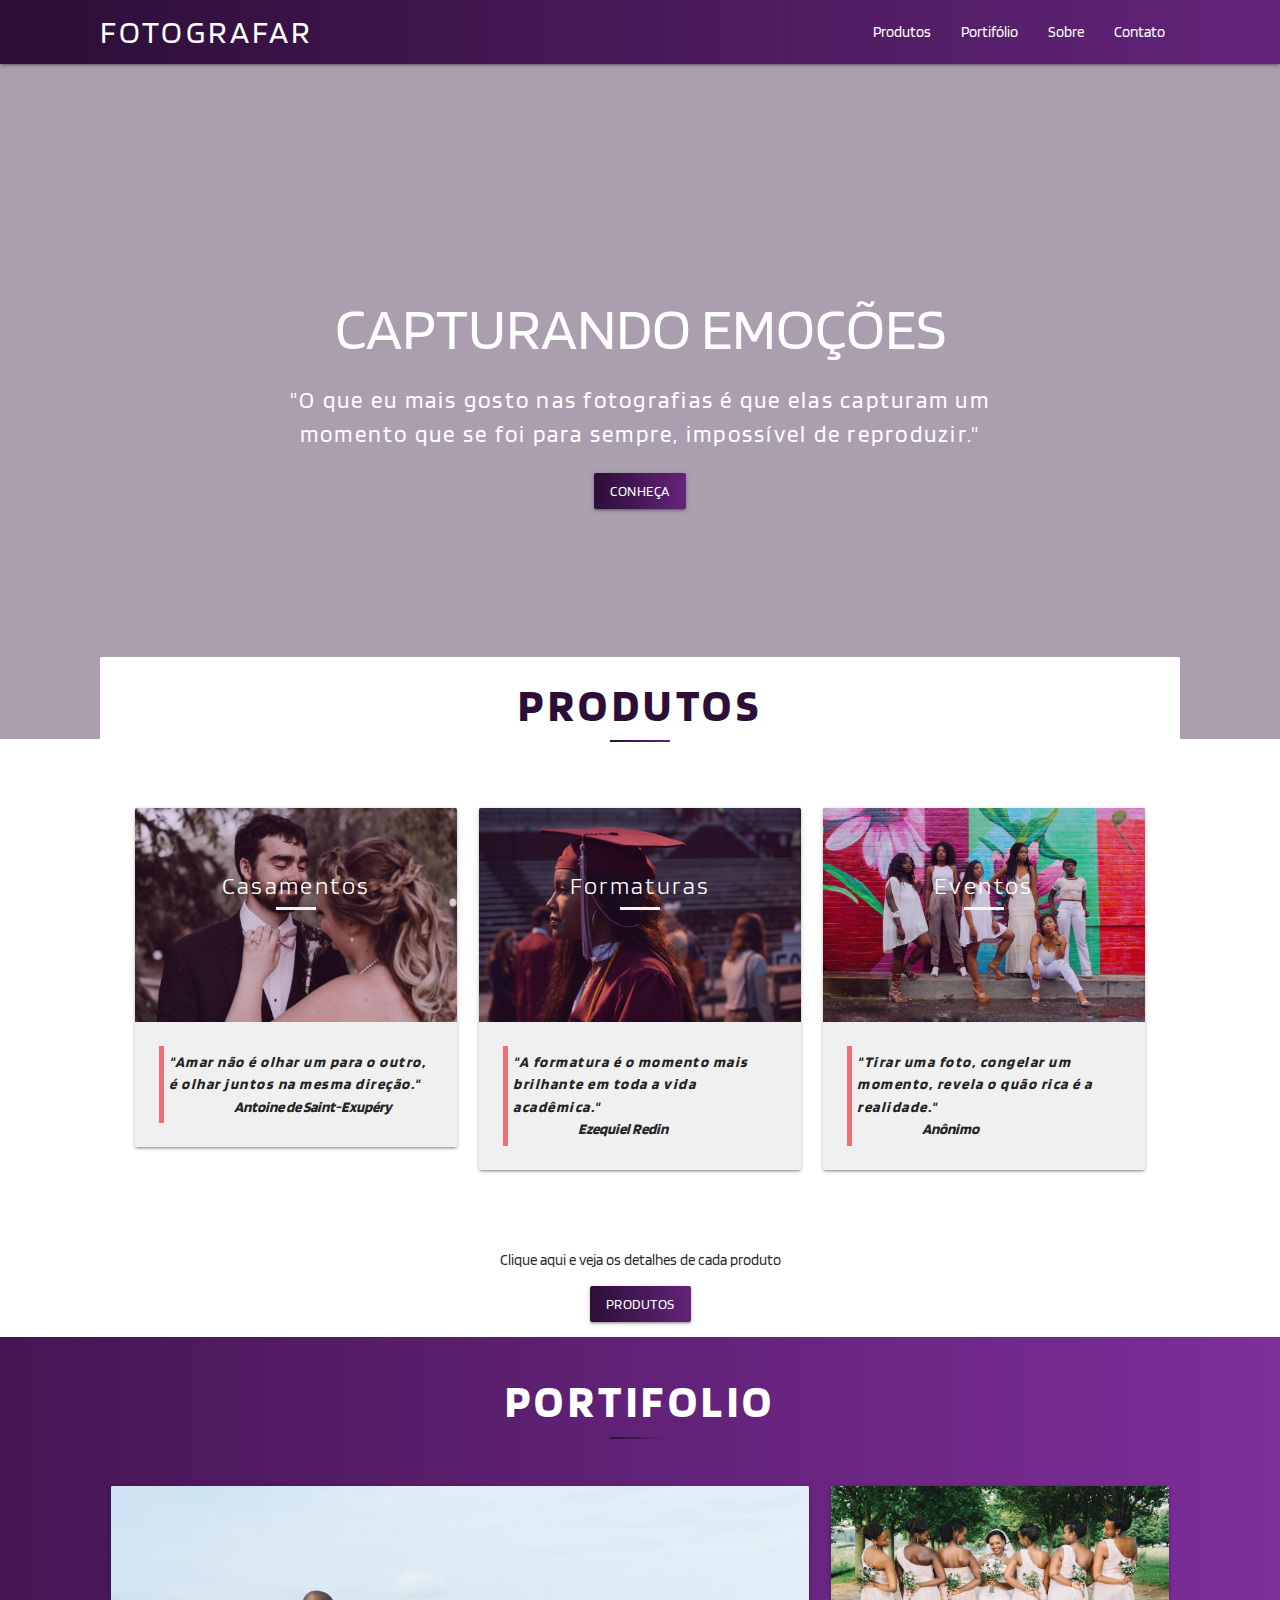
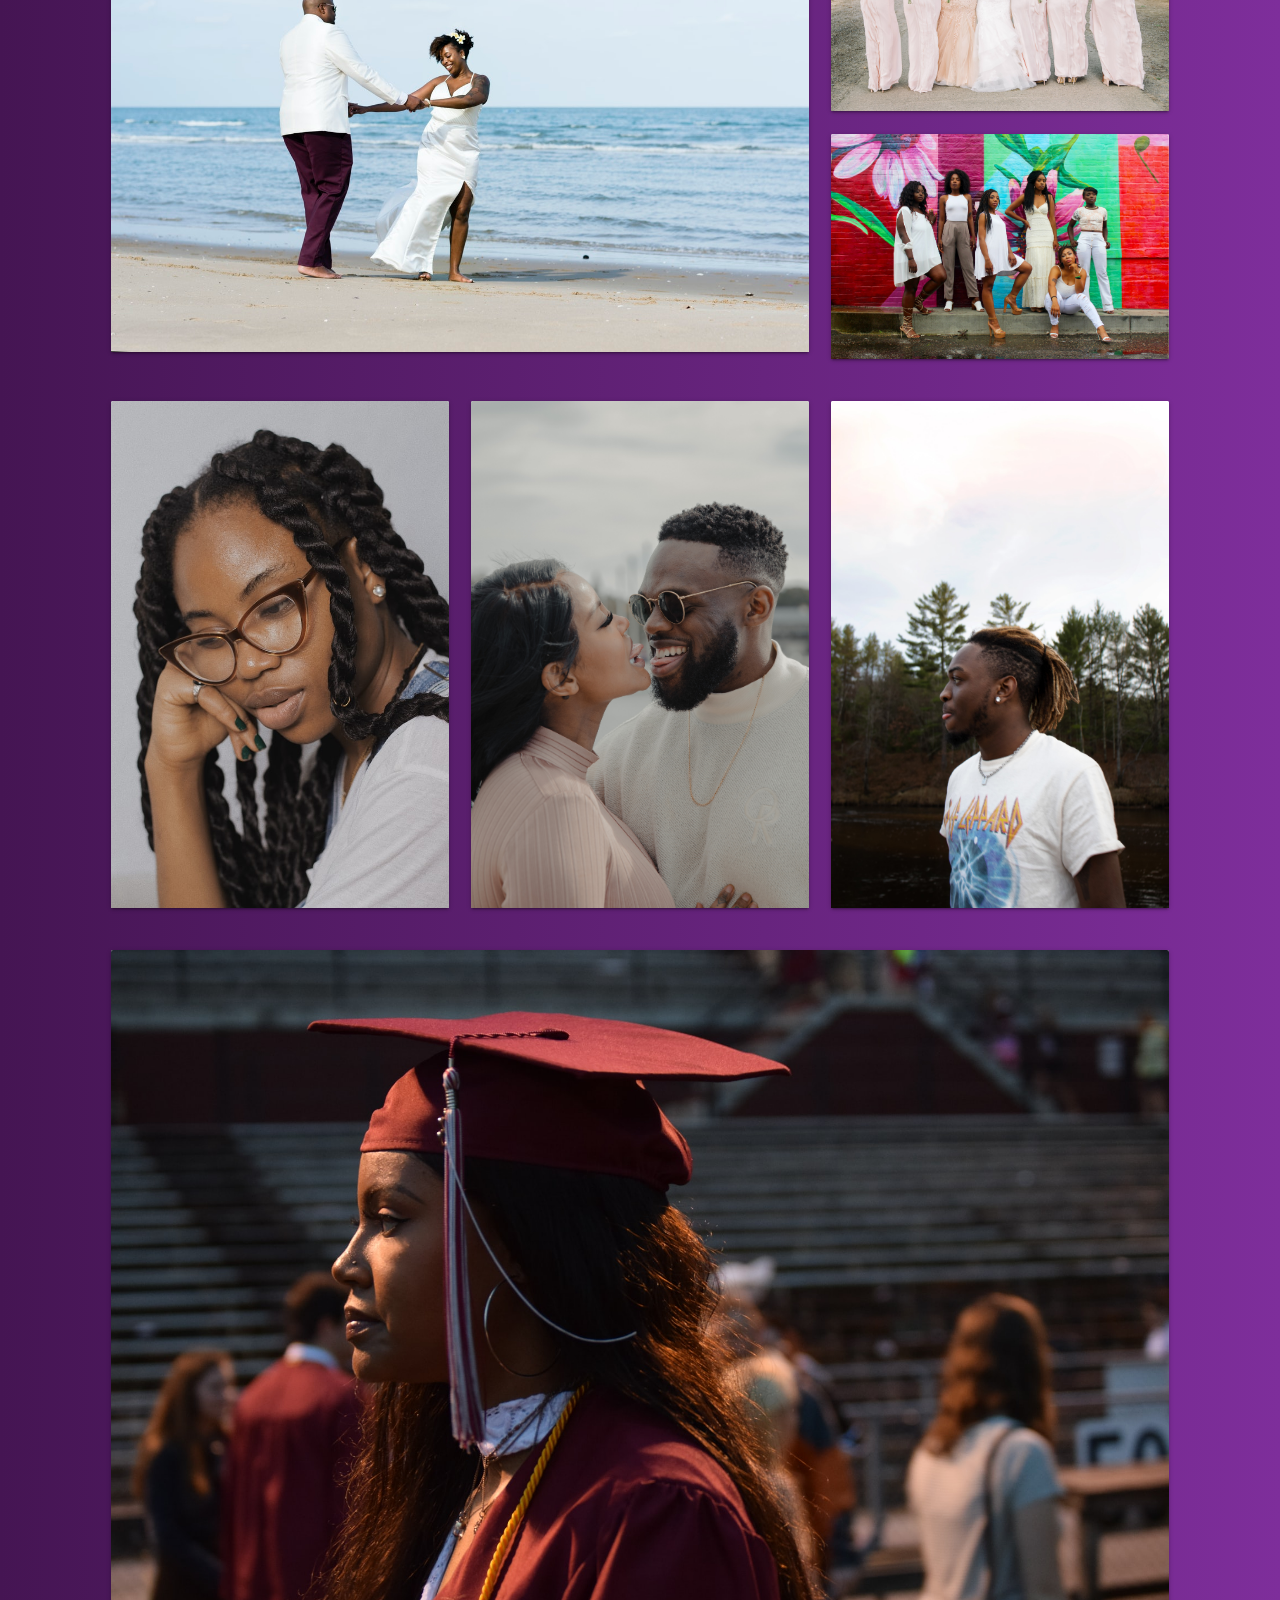
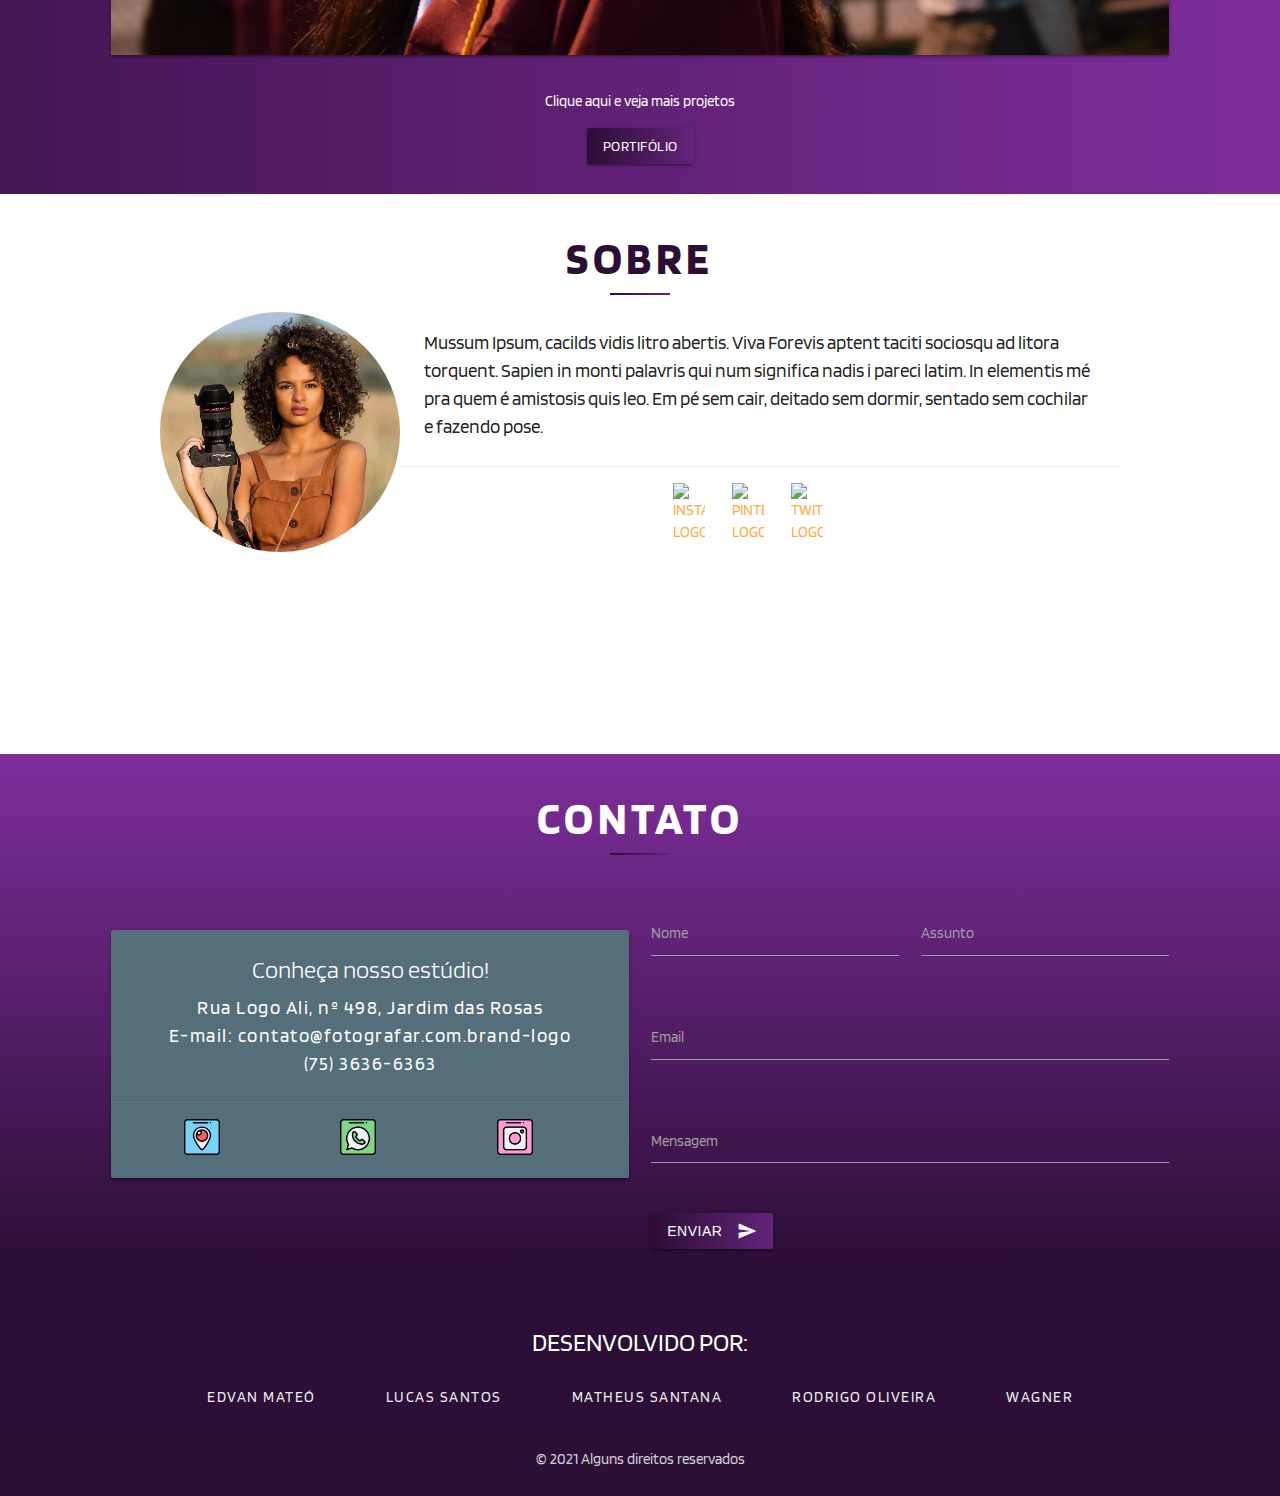
==== Projeto Materialize/index.html @ acdbd654 "Projeto Fotografar feito com Materialize" ====
<!DOCTYPE html>
<html lang="pt-br">

<head>
  <meta charset="UTF-8">
  <meta http-equiv="X-UA-Compatible" content="IE=edge">
  <meta name="viewport" content="width=device-width, initial-scale=1.0">
  <link href="https://fonts.googleapis.com/icon?family=Material+Icons" rel="stylesheet">
  <link type="text/css" rel="stylesheet" href="css/materialize.css" media="screen,projection" />
  <link type="text/css" rel="stylesheet" href="css/estilo.css" media="screen,projection" />
  <link rel="shortcut icon" href="img/camera.svg" type="image/x-icon">
  <title>Fotografar - Fotografias Digitais</title>
</head>

<body>
  <div class="estrutura">
    <header class="header">
      <nav>
        <ul id="slide-out" class="sidenav">
          <li>
            <div class="user-view">
              <div class="background">
                <img src="img/fotografa.jpeg">
              </div>
              <a href="#user"><img class="circle" src="img/fotografa.jpeg"></a>
              <a href="#name"><span class="white-text name"></span></a>
              <a href="#email"><span class="white-text email"></span></a>
            </div>
          </li>
          <li><a href="produtos.html">Produtos</a></li>
          <li>
            <div class="divider"></div>
          </li>
          <li><a href="portifolio.html">Portifólio</a></li>
          <li>
            <div class="divider"></div>
          </li>
          <li><a href="#">Sobre</a></li>
          <li>
            <div class="divider"></div>
          </li>
          <li><a href="#">Contato</a></li>
        </ul>
        <a href="#" data-target="slide-out" class="sidenav-trigger"><i class="material-icons">menu</i></a>
        <div class="nav-wrapper nav-header conteiner">
          <a href="index.html" class="brand-logo">Fotografar</a>
          <ul id="nav-mobile" class="right hide-on-med-and-down">
            <li><a href="produtos.html">Produtos</a></li>
            <li><a href="portifolio.html">Portifólio</a></li>
            <li><a href="#">Sobre</a></li>
            <li><a href="#">Contato</a></li>
          </ul>
        </div>
      </nav>
    </header>
    <main class="conteudo">
      <section class="slider">
        <div class="slider-principal">
          <div class="carregar-fundo">
          </div>
          <div class="center fundo-escuro">
            <div class="conteudo-slider">
              <h1>capturando emoções</h1>
              <p class="texto-slider">"O que eu mais gosto nas fotografias é que elas capturam um momento que se foi para sempre, impossível de reproduzir."</p>
              <a href="produtos.html" class="btn waves-effect white darken-text-2 btn-roxo">conheça</a>
            </div>
          </div>
        </div>
      </section>
      <section class="produtos conteiner" id="produto">
        <div class="card card-sem-sombra">
          <div class="card-content">
            <h2 class="header center">Produtos</h2>
          </div>
          <div class="row">
            <div class="col">
              <div class="card-content">
                <div>
                  <div class="row">
                    <div class="col s12 l4 m4 ">
                      <div class="card card-produto-1">
                        <div class="card-image">
                          <img src="img/portifolio/priscilla-du-preez-03BO2O-Licc-unsplash.jpg">
                          <span class="card-title">Casamentos</span>
                        </div>
                        <div class="card-content texto-card-produto">
                          <blockquote>
                            <p>"Amar não é olhar um para o outro, é olhar juntos na mesma direção."</p>
                            <cite>Antoine de Saint-Exupéry</cite>
                          </blockquote>
                        </div>
                      </div>
                    </div>
                    <div class="col s12 l4 m4">
                      <div class="card card-produto-1">
                        <div class="card-image">
                          <img src="img/porti-index/parker-jarnigan-aAPBe8WGVzk-unsplash.jpg">
                          <span class="card-title">Formaturas</span>
                        </div>
                        <div class="card-content texto-card-produto">
                          <blockquote>
                            <p>"A formatura é o momento mais brilhante em toda a vida acadêmica."</p>
                            <cite>Ezequiel Redin</cite>
                          </blockquote>
                        </div>
                      </div>
                    </div>
                    <div class="col s12 l4 m4">
                      <div class="card card-produto-1">
                        <div class="card-image">
                          <img src="img/porti-index/clarke-sanders-JpCOGj0uIlI-unsplash.jpg">
                          <span class="card-title">Eventos</span>
                        </div>
                        <div class="card-content texto-card-produto">
                          <blockquote>
                            <p>"Tirar uma foto, congelar um momento, revela o quão rica é a realidade."</p>
                            <cite>Anônimo</cite>
                          </blockquote>
                        </div>
                      </div>
                    </div>
                  </div>
                </div>
              </div>
            </div>
          </div>
          <div class="botao">
            <p>Clique aqui e veja os detalhes de cada produto</p>
            <a class="waves-effect waves-light btn btn-roxo" href="produtos.html">Produtos</a>
          </div>
        </div>
      </section>
      </section>
      <section class="portifolio" id="portifolio">
        <div class="conteiner-portifolio conteiner">
          <h2 class="header center h2-branco">Portifolio</h2>
          <div class="cards-portifolio">
            <div class="row">
              <div class="col s12 m8">
                <div class="card">
                  <div class="card-image">
                    <img class="materialboxed" width="650" src="img/image-from-rawpixel-id-429103-jpeg.jpg">
                  </div>
                </div>
              </div>
              <div class="col s12 m4">
                <div class="card">
                  <div class="card-image">
                    <img class="materialboxed" width="650" src="img/porti-index/guy-basabose-xo318M8bemw-unsplash.jpg">
                  </div>
                </div>
              </div>
              <div class="col s12 m4">
                <div class="card">
                  <div class="card-image">
                    <img class="materialboxed" width="650" src="img/porti-index/clarke-sanders-JpCOGj0uIlI-unsplash.jpg">
                  </div>
                </div>
              </div>
            </div>
            <div class="row">
              <div class="col s12 m4">
                <div class="card">
                  <div class="card-image">
                    <img class="materialboxed" width="650" src="img/porti-index/baptista-ime-james-1PGFkrYKhq0-unsplash.jpg">
                  </div>
                </div>
              </div>
              <div class="col s12 m4">
                <div class="card">
                  <div class="card-image">
                    <img class="materialboxed" width="650" src="img/porti-index/logan-weaver-9ghWqAbGL2o-unsplash.jpg">
                  </div>
                </div>
              </div>
              <div class="col s12 m4">
                <div class="card">
                  <div class="card-image">
                    <img class="materialboxed" width="650" src="img/porti-index/olu-famule-CFxqQ8Zqoms-unsplash.jpg">
                  </div>
                </div>
              </div>
            </div>
            <div class="row">
              <div class="col s12 m12">
                <div class="card">
                  <div class="card-image">
                    <img class="materialboxed" width="650" src="img/porti-index/parker-jarnigan-aAPBe8WGVzk-unsplash.jpg">
                  </div>
                </div>
              </div>
            </div>
            <div class="botao botao-portifolio">
              <p>Clique aqui e veja mais projetos</p>
              <a class="waves-effect waves-light btn btn-roxo" href="portifolio.html">Portifólio</a>
            </div>
          </div>
      </section>
      <section class="sobre conteiner" id="sobre">
        <div class="col s12 m12 l12">
          <h2 class="header center">Sobre</h2>
          <div class="card horizontal card-sem-sombra card-sobre">
            <div class="card-image">
              <img class="img-fotografa" src="img/fotografa.jpeg" alt="Fulana de Tal Fotografa">
            </div>
            <div class="card-stacked">
              <div class="card-content">
                <p class="left">Mussum Ipsum, cacilds vidis litro abertis. Viva Forevis aptent taciti sociosqu ad litora torquent. Sapien in monti palavris qui num significa nadis i pareci latim. In elementis mé pra quem é amistosis quis leo. Em pé sem cair, deitado sem dormir, sentado sem cochilar e fazendo pose.</p>
              </div>
              <div class="card-action center">
                <a href="#"><img class="icon-sociais" src="img/instagram.png" alt="Instagram Logo"></a>
                <a href="#"><img class="icon-sociais" src="img/pinterest.png" alt="Pinterest Logo"></a>
                <a href="#"><img class="icon-sociais" src="img/twitter.png" alt="Twitter Logo"></a>
              </div>
            </div>
          </div>
        </div>
      </section>
    </main>
    <footer class="page-footer">
      <div class="footer">
        <section class="contato" id="contato">
          <h2 class="header center h2-branco">Contato</h2>
          <div class="row conteiner-contato conteiner">
            <div class="col s12 m12 l6 dados-contato">
              <div class="row">
                <div class="col s12 l12 m12">
                  <div class="card blue-grey darken-1 linha-card-contato">
                    <div class="card-content white-text center card-contato-ende">
                      <span class="card-title">Conheça nosso estúdio!</span>
                      <p>Rua Logo Ali, nº 498, Jardim das Rosas</p>
                      <p>E-mail: contato@fotografar.com.brand-logo<br>(75) 3636-6363</p>
                    </div>
                    <div class="card-action redes-sociais-contato">
                      <a href="http://" target="_blank" rel="noopener noreferrer"><img class="icons-contato" src="img/icons/periscopio.svg" alt="Endereço Maps"></a>
                      <a href="http://" target="_blank" rel="noopener noreferrer"><img class="icons-contato" src="img/icons/whatsapp.png" alt="WhatsApp"></a>
                      <a href="http://" target="_blank" rel="noopener noreferrer"><img class="icons-contato" src="img/icons/instagram.png" alt="Instagram"></a>
                    </div>
                  </div>
                </div>
              </div>
            </div>
            <div class="col s12 m12 l6 form-contato">
              <div class="row">
                <form class="col s12">
                  <div class="row">
                    <div class="input-field col s6">
                      <input id="nome" type="text" class="validate">
                      <label for="nome">Nome</label>
                    </div>
                    <div class="input-field col s6">
                      <input id="assunto" type="text" class="validate">
                      <label for="assunto">Assunto</label>
                    </div>
                  </div>
                  <div class="row">
                    <div class="input-field col s12">
                      <input id="email" type="email" class="validate">
                      <label for="email">Email</label>
                    </div>
                  </div>
                  <div class="row">
                    <div class="input-field col s12">
                      <textarea id="mensagem" class="materialize-textarea"></textarea>
                      <label for="mensagem">Mensagem</label>
                    </div>
                  </div>
                  <button class="btn waves-effect waves-light btn-roxo" type="submit" name="action">Enviar
                    <i class="material-icons right">send</i>
                  </button>
                </form>
              </div>
            </div>
          </div>
        </section>
        <div class="container">
          <div class="column">
            <div class="col l4 offset-l2 s12 desenvolvedores">
              <h5 class="white-text">Desenvolvido por:</h5>
              <ul class="lista-dev">
                <li><a class="grey-text text-lighten-3" href="#!">Edvan Mateó</a></li>
                <li><a class="grey-text text-lighten-3" href="#!">Lucas Santos</a></li>
                <li><a class="grey-text text-lighten-3" href="#!">Matheus Santana</a></li>
                <li><a class="grey-text text-lighten-3" href="#!">Rodrigo Oliveira</a></li>
                <li><a class="grey-text text-lighten-3" href="#!">Wagner</a></li>
              </ul>
            </div>
          </div>
        </div>
        <div class="footer-copyright">
          <div class="container">
            <p>&copy; 2021 Alguns direitos reservados</p>
          </div>
        </div>
      </div>
    </footer>
  </div>
  <script src="https://ajax.googleapis.com/ajax/libs/jquery/3.2.1/jquery.min.js"></script>
  <script type="text/javascript" src="js/materialize.js"></script>
  <script>
    var instance = M.Carousel.init({
      fullWidth: true
    });
    // Or with jQuery
    $('.carousel.carousel-slider').carousel({
      fullWidth: true
    });
    // $(".tabs").tabs();
    $(document).ready(function () {
      $('.materialboxed').materialbox();
    });
    $(document).ready(function () {
      $('.sidenav').sidenav();
    });
  </script>
</body>

</html>
---- Projeto Materialize/css/estilo.css ----
@import url('https://fonts.googleapis.com/css2?family=Blinker&display=swap');
body{
  font-family: 'Blinker', sans-serif;
}
img{
  max-width: 100%;
  height: auto;
}
h1, h2, h3, h4, h5, h6{
  margin: 0;
  padding: 0;
}
h1{
  font-size: 4em;
}
h2{
  font-size: 3em;
  font-weight: bold;
  text-transform: uppercase;
  letter-spacing: .1em;
  color: #2c0e36;
}
h2::after{
  content: "";
  width: 60px;
  height: 2px;
  display: block;
  margin: 10px auto 10px auto;
  background-image: linear-gradient(to right, #2c0e36, #63247a);
}
h3{
  font-size: 1.25em;
  font-weight: bold;
  text-transform: uppercase;
  letter-spacing: .1em;
  color: #2c0e36;
}
h3::after{
  content: "";
  width: 20px;
  height: 3px;
  display: block;
  margin: 10px auto 10px auto;
  background-image: linear-gradient(to right, #2c0e36, #63247a);
}
aside{
  position: fixed;
  top: 57%;
  left: 0;
}
aside img{
  max-width: 40px;
}
aside a.btn{
  height: 40px;
  letter-spacing: .2em;
  /* writing-mode: vertical-rl;
  text-orientation: sideways; */
  background-image: linear-gradient(to right, #2c0e36, #63247a);
}@media only screen and (max-width: 960px) {
  aside{
    display: none;
  }
}
.h2-branco{
  color: #fff;
  padding-bottom: 30px;
}
.conteiner{
  max-width: 1080px;  
  margin-left: auto;
  margin-right: auto;
}
.sobre{
  max-width: 960px;
  height: 60vh;
  margin-left: auto;
  margin-right: auto;
}
.header nav{
  background-image: linear-gradient(to right, #2c0e36, #63247a) !important;
}
.link-ativo{
  background-color: rgba(0,0,0,.3);
}
.brand-logo{
  text-transform: uppercase;
  letter-spacing: .1em;
}
.slider{
  width: 100%;
  height: 65vh;
}
.carregar-fundo{
  animation: slide 2s;
}
.carregar-fundo-porti{
  animation: slidePortifolio 2s;
}
.slider-principal,.slider-principal-porti{
  background-repeat: no-repeat;
  background-size: cover;
  background-position: center;
  width: 100%;
  height: 75vh;
  animation: slide 30s infinite;
}
.slider-principal-porti{
  animation: slidePortifolio 30s infinite;
}
.fundo-escuro{
  width: 100%;
  height: 100%;
  display: flex;
  flex-wrap: wrap;
  justify-content: center;
  color: #fff;
  position: relative;
  background-color: rgba(44, 14, 54, .4);
}
.conteudo-slider{
  width: 100%;
  height: 100%;
  display: flex;
  flex-direction: column;
  justify-content: center;
  align-items: center;
}
.conteudo-slider h1{
  text-transform: uppercase;
}
.conteudo-slider p{
  font-size: 1.5em;
  letter-spacing: .1em;
  width: 60%;
}
@keyframes slide {
  0%{
      background-image: url(../img/image-from-rawpixel-id-429103-jpeg.jpg);
  }
  33.333333%{
      background-image: url(../img/image-from-rawpixel-id-429103-jpeg.jpg);
  }
  66.666666%{
      background-image: url(../img/bg-bride-holding-wedding-bouquet.jpg);
  }
  100%{
      background-image: url(../img/porti-index/vitor-pinto-ArKnEs4PkhA-unsplash.jpg);
  }
}
@keyframes slidePortifolio {
  0%{
      background-image: url(../img/porti-index/guy-basabose-xo318M8bemw-unsplash.jpg);
  }
  33.333333%{
      background-image: url(../img/porti-index/parker-jarnigan-aAPBe8WGVzk-unsplash.jpg);
  }
  66.666666%{
      background-image: url(../img/porti-index/pablo-heimplatz-OSboZGvoEz4-unsplash.jpg);
  }
  100%{
      background-image: url(../img/porti-index/clarke-sanders-JpCOGj0uIlI-unsplash.jpg);
  }
}
.produtos .botao{
  text-align: center;
}
.btn-roxo{
  background-image: linear-gradient(to right, #2c0e36, #63247a) !important;
}
.btn-roxo:hover{
  background-image: linear-gradient(to right, #451553, #7e2e9b) !important;
}
.card-sem-sombra{
  box-shadow: none;
}
.texto-card-produto{
  background-color: rgb(209, 206, 206, .3);
}
.texto-card-produto blockquote{
  margin: 0px;
  padding: 5px;
}
.texto-card-produto blockquote p{
  font-size: 1em;
  font-style: italic;
  font-weight: bold;
  letter-spacing: .1em;
}
.texto-card-produto blockquote cite{
  font-style: italic;
  font-weight: bold;
  margin-left: 65px;
}
.card-image span.card-title{
  width: 100%;
  height: 100%;
  padding-top: 62px !important;
  padding-bottom: 62px !important;
  background-color: rgb(93, 29, 114,.2);
  text-align: center;
  letter-spacing: .1em;
  margin-bottom: auto !important;
}
.card-image span.card-title::after{
  content: "";
  width: 40px;
  height: 3px;
  display: block;
  margin: 5px auto;
  background-color: rgb(243, 243, 243);
}
.portifolio{
  padding-top: 40px;
  width: 100%;
  background-image: linear-gradient(to right, #451553, #7e2e9b) !important;
}
.conteiner-portifolio{
  text-align: center;
}
.botao-portifolio{
  padding-bottom: 30px;
}
.botao-portifolio p{
  color: #fff;
}
.sobre{
  padding-top: 40px;
}
.card-content p{
  font-size: 1.25em;
}
.card-sobre{
  display: flex;
  flex-direction: row;
  justify-content: space-around;
  align-items: center;
}
.img-fotografa{
  border-radius: 50% !important;
  max-height: 240px;
  max-width: 100%;
}
.icon-sociais{
  max-width: 32px;
}
footer{
  background-color: #fff !important;
}
.footer{
  background-color: #2c0e36 !important; 
}
.contato{
  width: 100%;
  padding-top: 40px;
  margin-bottom: 60px;
  background-image: linear-gradient(#7e2e9b, #2c0e36) !important;
}
.linha-card-contato{
  margin-top: 35px;
}
.card-contato-ende p{
  font-size: 1.25em;
  letter-spacing: .08em;
}
.redes-sociais-contato{
  display: flex;
  flex-wrap: wrap;
  justify-content: space-around;
}
.icons-contato{
  max-width: 36px;
  max-height: 36px;
}
.desenvolvedores h5{
  text-align: center;
  text-transform: uppercase;
  margin-bottom: 2rem;
}
.lista-dev{
  display: flex;
  flex-direction: row;
  justify-content: space-between;
}
.lista-dev li a{
  text-transform: uppercase;
  letter-spacing: .1em;
  padding: 10px 15px;
  /* background-color: aquamarine; */
}
.lista-dev li a:hover{
  cursor: pointer;
  text-decoration: underline;
}
.footer-copyright p{
  text-align: center;
}

/*PRODUTOS*/
.titulo-produto{
  font-size: 2em;
}
.titulo-produto::after{
  content: "";
  width: 50px;
  height: 2px;
  display: block;
  margin: 10px auto 10px auto;
  background-image: linear-gradient(to right, #2c0e36, #63247a);
}
.produto{
  padding-top: 40px;
}
/*FIM PRODUTOS*/

/*PORTIFÓLIO*/
.conteudo-slider h2{
  color: #fff;
}
.portifolio-slider{
  width: 100%;
  height: 40vh;
}
.portifolio-slider-principal{
  height: 40vh;
}
@media only screen and (max-width: 960px) {
  .portifolio-slider, .slider-principal-porti{
    height: 25vh;
  }
} 
.portifolio-1{
  background-image: linear-gradient(to bottom, #fff, #fff) !important;
}
.portifolio-2{
  background-image: linear-gradient(to bottom, #2c0e36, #63247a) !important;
}
.portifolio-3{
  background-image: linear-gradient(to top, #fff, #fff) !important;
}
/*FIM PORTIFÓLIO*/
@media only screen and (max-width: 960px) {
  h1{
    font-size: 2.25em;
  }
  h2{
    font-size: 2em;
  }
  .slider{
    width: 100%;
    height: 25vh;
  }
  .slider-principal{
    width: 100%;
    height: 25vh;
  }
  .conteudo-slider p{
    font-size: 0.875em;
    letter-spacing: .1em;
    width: 80%;
  }
  .lista-dev{
    flex-direction: column;
    justify-content: center;
    align-items: center;
  }
  .lista-dev li:nth-child(even){
    margin-top: 15px;
    margin-bottom: 15px;
  }
  .lista-dev li a{
    padding: 5px 10px;
  }
  .card-sobre{
    display: flex;
    flex-direction: column;
    justify-content: space-around;
    align-items: center;
  }
  /*Pag Produtos*/
  .parallax-section{
    display: none;
  }
}
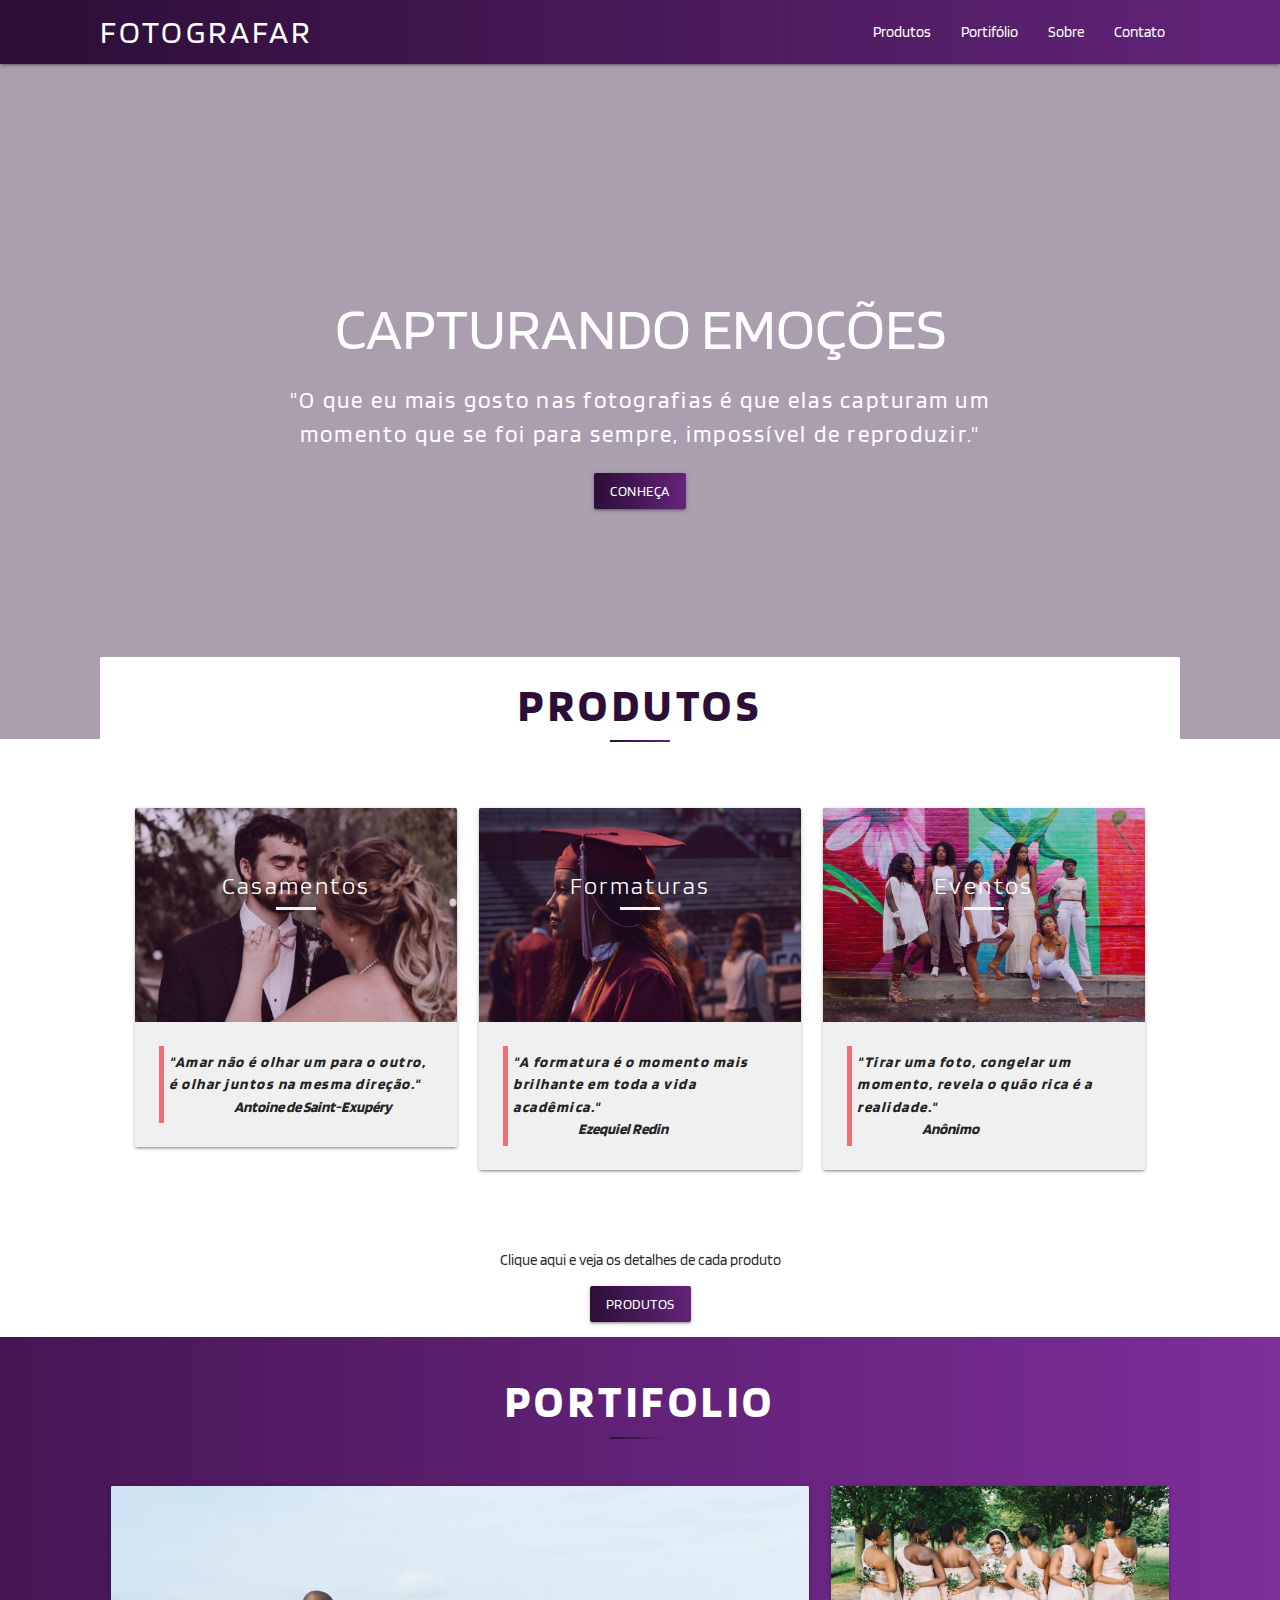
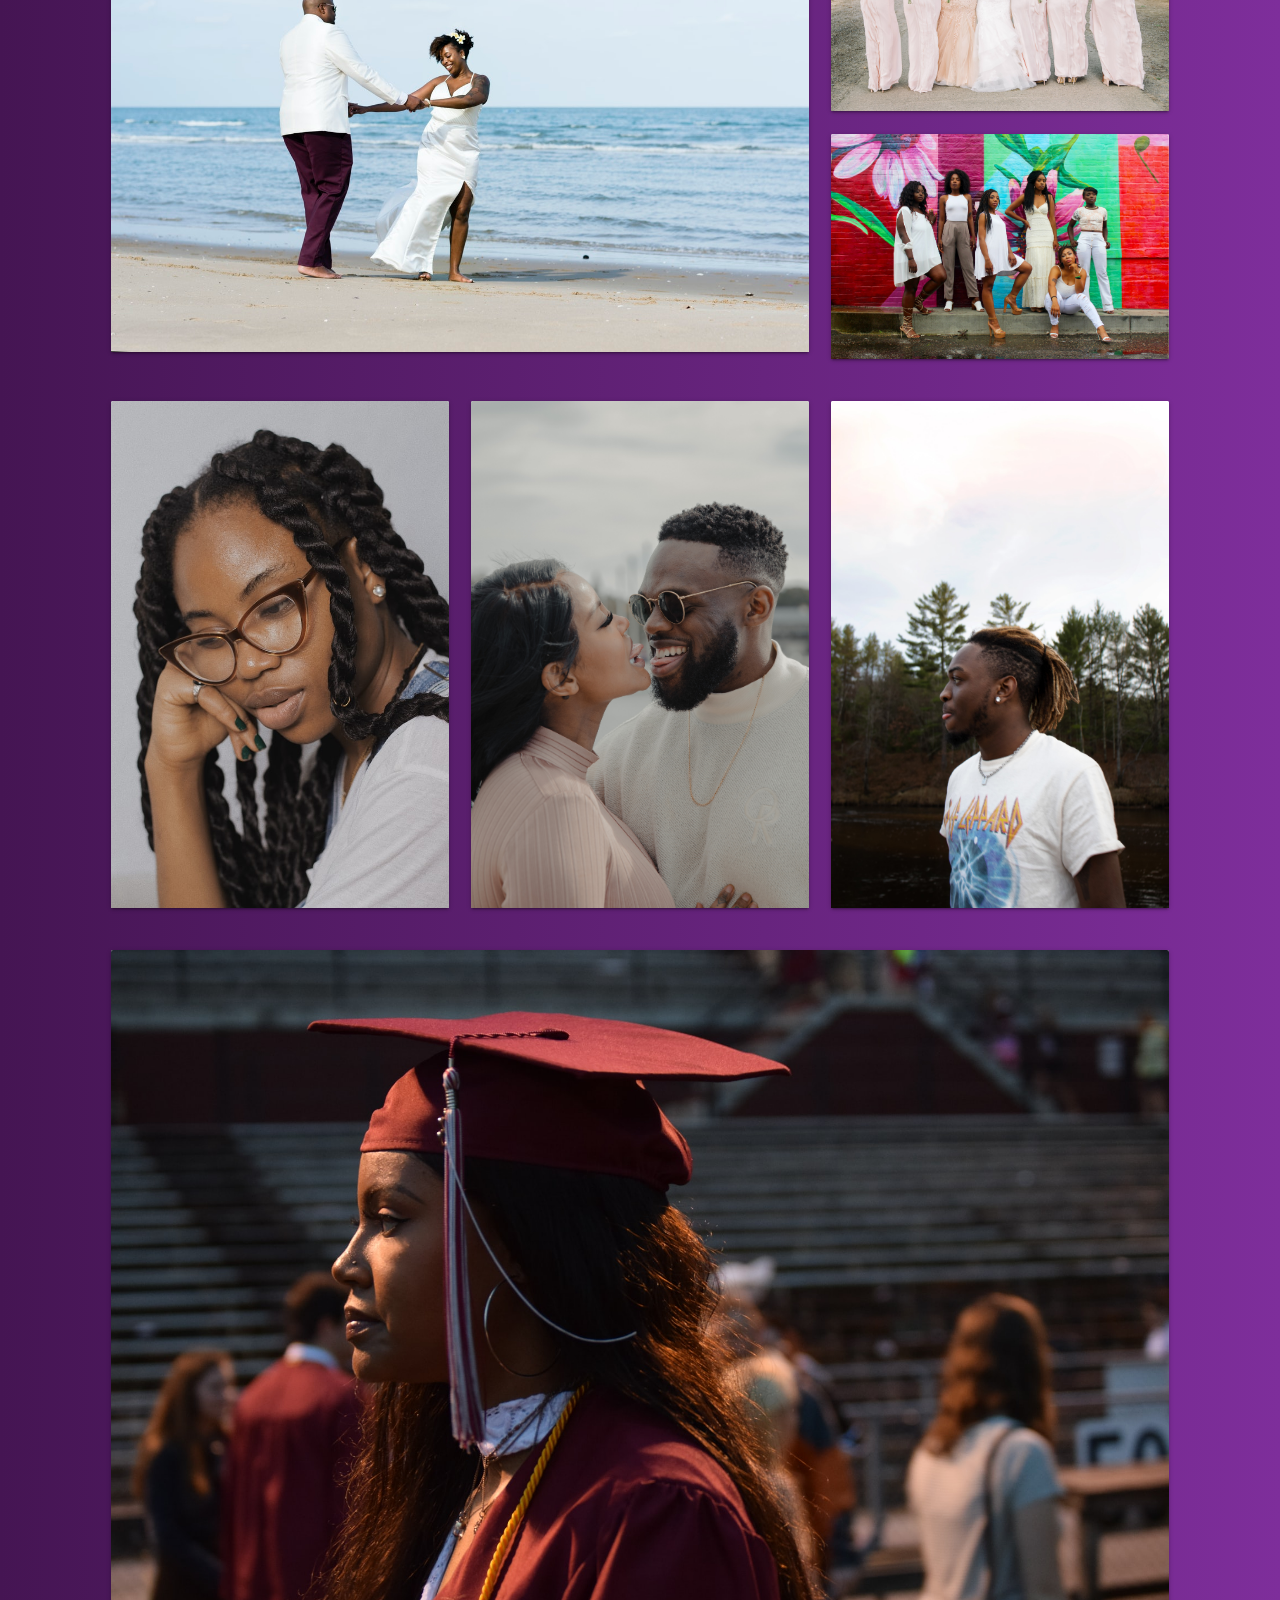
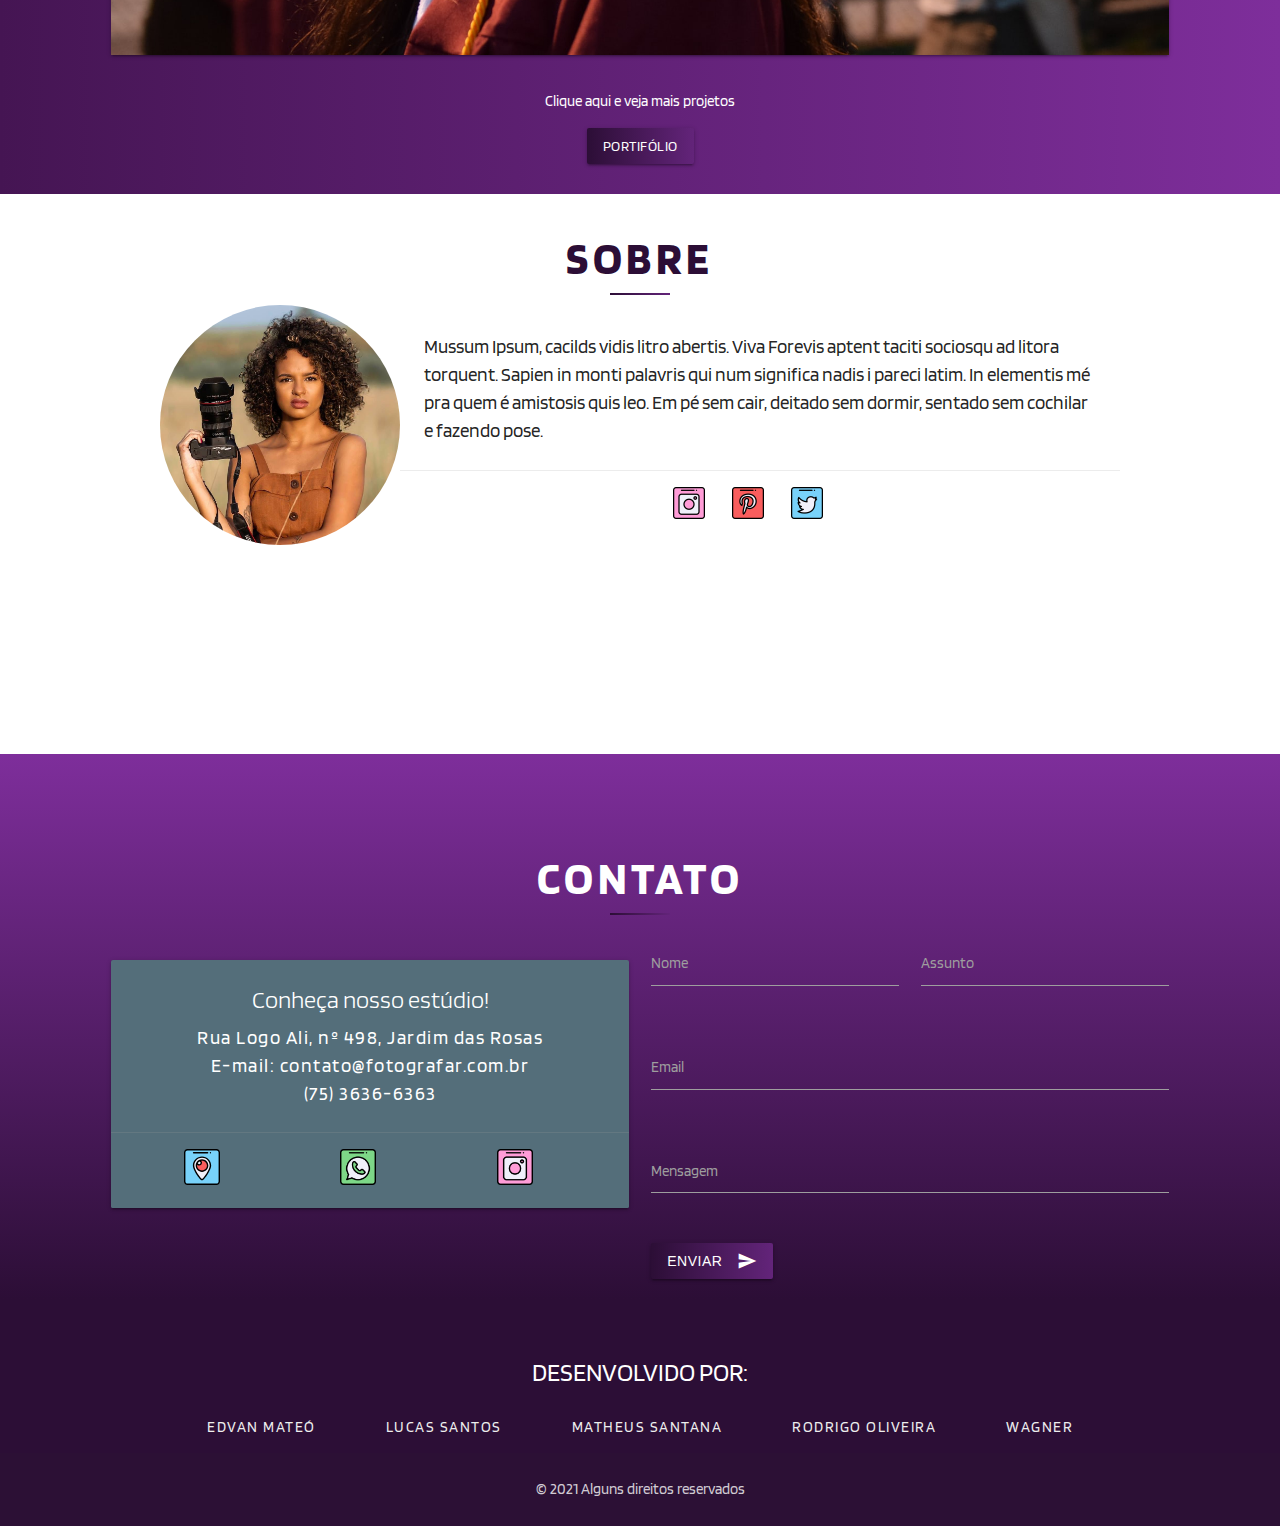
==== commit 9194de15: "Ajustes e comentários" ====
--- a/Projeto Materialize/index.html
+++ b/Projeto Materialize/index.html
@@ -6,8 +6,11 @@
   <meta http-equiv="X-UA-Compatible" content="IE=edge">
   <meta name="viewport" content="width=device-width, initial-scale=1.0">
   <link href="https://fonts.googleapis.com/icon?family=Material+Icons" rel="stylesheet">
+  <!--ESTILO MATERIALIZE-->
   <link type="text/css" rel="stylesheet" href="css/materialize.css" media="screen,projection" />
+  <!--ESTILO A PARTE-->
   <link type="text/css" rel="stylesheet" href="css/estilo.css" media="screen,projection" />
+  <!--ÍCONE AO LADO DO NOME DO SITE-->
   <link rel="shortcut icon" href="img/camera.svg" type="image/x-icon">
   <title>Fotografar - Fotografias Digitais</title>
 </head>
@@ -15,6 +18,7 @@
 <body>
   <div class="estrutura">
     <header class="header">
+      <!--SIDNAV https://materializecss.com/sidenav.html-->
       <nav>
         <ul id="slide-out" class="sidenav">
           <li>
@@ -54,8 +58,9 @@
       </nav>
     </header>
     <main class="conteudo">
-      <section class="slider">
-        <div class="slider-principal">
+      <!--SLIDER FEITO A PARTE, NÃO É MATERIALIZE-->
+      <section class="slider slider-index">
+        <div class="slider-principal slider-principal-index">
           <div class="carregar-fundo">
           </div>
           <div class="center fundo-escuro">
@@ -74,6 +79,8 @@
           </div>
           <div class="row">
             <div class="col">
+              <!--todos os produtos são cards-->
+              <!--Tabs in Cards https://materializecss.com/cards.html-->
               <div class="card-content">
                 <div>
                   <div class="row">
@@ -124,6 +131,7 @@
               </div>
             </div>
           </div>
+          <!--Botão https://materializecss.com/buttons.html-->
           <div class="botao">
             <p>Clique aqui e veja os detalhes de cada produto</p>
             <a class="waves-effect waves-light btn btn-roxo" href="produtos.html">Produtos</a>
@@ -134,6 +142,7 @@
       <section class="portifolio" id="portifolio">
         <div class="conteiner-portifolio conteiner">
           <h2 class="header center h2-branco">Portifolio</h2>
+          <!--Os portifólios também são cards, só que quando clicam neles, as imagens ficam em foco na tela https://materializecss.com/media.html-->
           <div class="cards-portifolio">
             <div class="row">
               <div class="col s12 m8">
@@ -199,18 +208,21 @@
       <section class="sobre conteiner" id="sobre">
         <div class="col s12 m12 l12">
           <h2 class="header center">Sobre</h2>
+          <!--É um card também-->
           <div class="card horizontal card-sem-sombra card-sobre">
+            <!--É um card também-->
             <div class="card-image">
               <img class="img-fotografa" src="img/fotografa.jpeg" alt="Fulana de Tal Fotografa">
             </div>
+            <!--É um card também-->
             <div class="card-stacked">
               <div class="card-content">
                 <p class="left">Mussum Ipsum, cacilds vidis litro abertis. Viva Forevis aptent taciti sociosqu ad litora torquent. Sapien in monti palavris qui num significa nadis i pareci latim. In elementis mé pra quem é amistosis quis leo. Em pé sem cair, deitado sem dormir, sentado sem cochilar e fazendo pose.</p>
               </div>
               <div class="card-action center">
-                <a href="#"><img class="icon-sociais" src="img/instagram.png" alt="Instagram Logo"></a>
-                <a href="#"><img class="icon-sociais" src="img/pinterest.png" alt="Pinterest Logo"></a>
-                <a href="#"><img class="icon-sociais" src="img/twitter.png" alt="Twitter Logo"></a>
+                <a href="#"><img class="icon-sociais" src="img/icons/instagram.png" alt="Instagram Logo"></a>
+                <a href="#"><img class="icon-sociais" src="img/icons/pinterest.png" alt="Pinterest Logo"></a>
+                <a href="#"><img class="icon-sociais" src="img/icons/twitter.png" alt="Twitter Logo"></a>
               </div>
             </div>
           </div>
@@ -229,7 +241,7 @@
                     <div class="card-content white-text center card-contato-ende">
                       <span class="card-title">Conheça nosso estúdio!</span>
                       <p>Rua Logo Ali, nº 498, Jardim das Rosas</p>
-                      <p>E-mail: contato@fotografar.com.brand-logo<br>(75) 3636-6363</p>
+                      <p>E-mail: contato@fotografar.com.br<br>(75) 3636-6363</p>
                     </div>
                     <div class="card-action redes-sociais-contato">
                       <a href="http://" target="_blank" rel="noopener noreferrer"><img class="icons-contato" src="img/icons/periscopio.svg" alt="Endereço Maps"></a>
@@ -274,6 +286,7 @@
           </div>
         </section>
         <div class="container">
+          <!--Feito a parte-->
           <div class="column">
             <div class="col l4 offset-l2 s12 desenvolvedores">
               <h5 class="white-text">Desenvolvido por:</h5>
@@ -295,8 +308,11 @@
       </div>
     </footer>
   </div>
+  <!--Link do JQuery-->
   <script src="https://ajax.googleapis.com/ajax/libs/jquery/3.2.1/jquery.min.js"></script>
+  <!--Link do JS Materialize-->
   <script type="text/javascript" src="js/materialize.js"></script>
+  <!--Ativação das funções do JS do Materialize-->
   <script>
     var instance = M.Carousel.init({
       fullWidth: true
--- a/Projeto Materialize/css/estilo.css
+++ b/Projeto Materialize/css/estilo.css
@@ -1,6 +1,10 @@
 @import url('https://fonts.googleapis.com/css2?family=Blinker&display=swap');
+*{
+  box-sizing: border-box;
+}
 body{
   font-family: 'Blinker', sans-serif;
+  width: 100%;
 }
 img{
   max-width: 100%;
@@ -67,7 +71,8 @@
   padding-bottom: 30px;
 }
 .conteiner{
-  max-width: 1080px;  
+  overflow: hidden;
+  max-width: 1080px;
   margin-left: auto;
   margin-right: auto;
 }
@@ -148,6 +153,22 @@
       background-image: url(../img/porti-index/vitor-pinto-ArKnEs4PkhA-unsplash.jpg);
   }
 }
+@media only screen and (max-width: 960px) {
+  @keyframes slide{
+    0%{
+      background-image: url(../img/image-from-rawpixel-id-424681-jpeg.jpg);
+    }
+    33.333333%{
+      background-image: url(../img/jonathan-borba-lFhu02bTaEY-unsplash.jpg);
+    }
+    66.666666%{
+      background-image: url(../img/bride-groom-play-at-wedding.jpg);
+    }
+    100%{
+      background-image: url(../img/image-from-rawpixel-id-424681-jpeg.jpg);
+    }
+  }
+}
 @keyframes slidePortifolio {
   0%{
       background-image: url(../img/porti-index/guy-basabose-xo318M8bemw-unsplash.jpg);
@@ -256,6 +277,11 @@
   margin-bottom: 60px;
   background-image: linear-gradient(#7e2e9b, #2c0e36) !important;
 }
+.contato h2{
+  margin-top: 60px;
+  padding-top: 0px;
+  padding-bottom: 0px;
+}
 .linha-card-contato{
   margin-top: 35px;
 }
@@ -350,14 +376,23 @@
     width: 100%;
     height: 25vh;
   }
+  .slider-index{
+    width: 100%;
+    height: 60vh;
+  }
   .slider-principal{
     width: 100%;
     height: 25vh;
+  }
+  .slider-principal-index{
+    width: 100%;
+    height: 60vh;
   }
   .conteudo-slider p{
     font-size: 0.875em;
     letter-spacing: .1em;
     width: 80%;
+    height: 20%;
   }
   .lista-dev{
     flex-direction: column;
